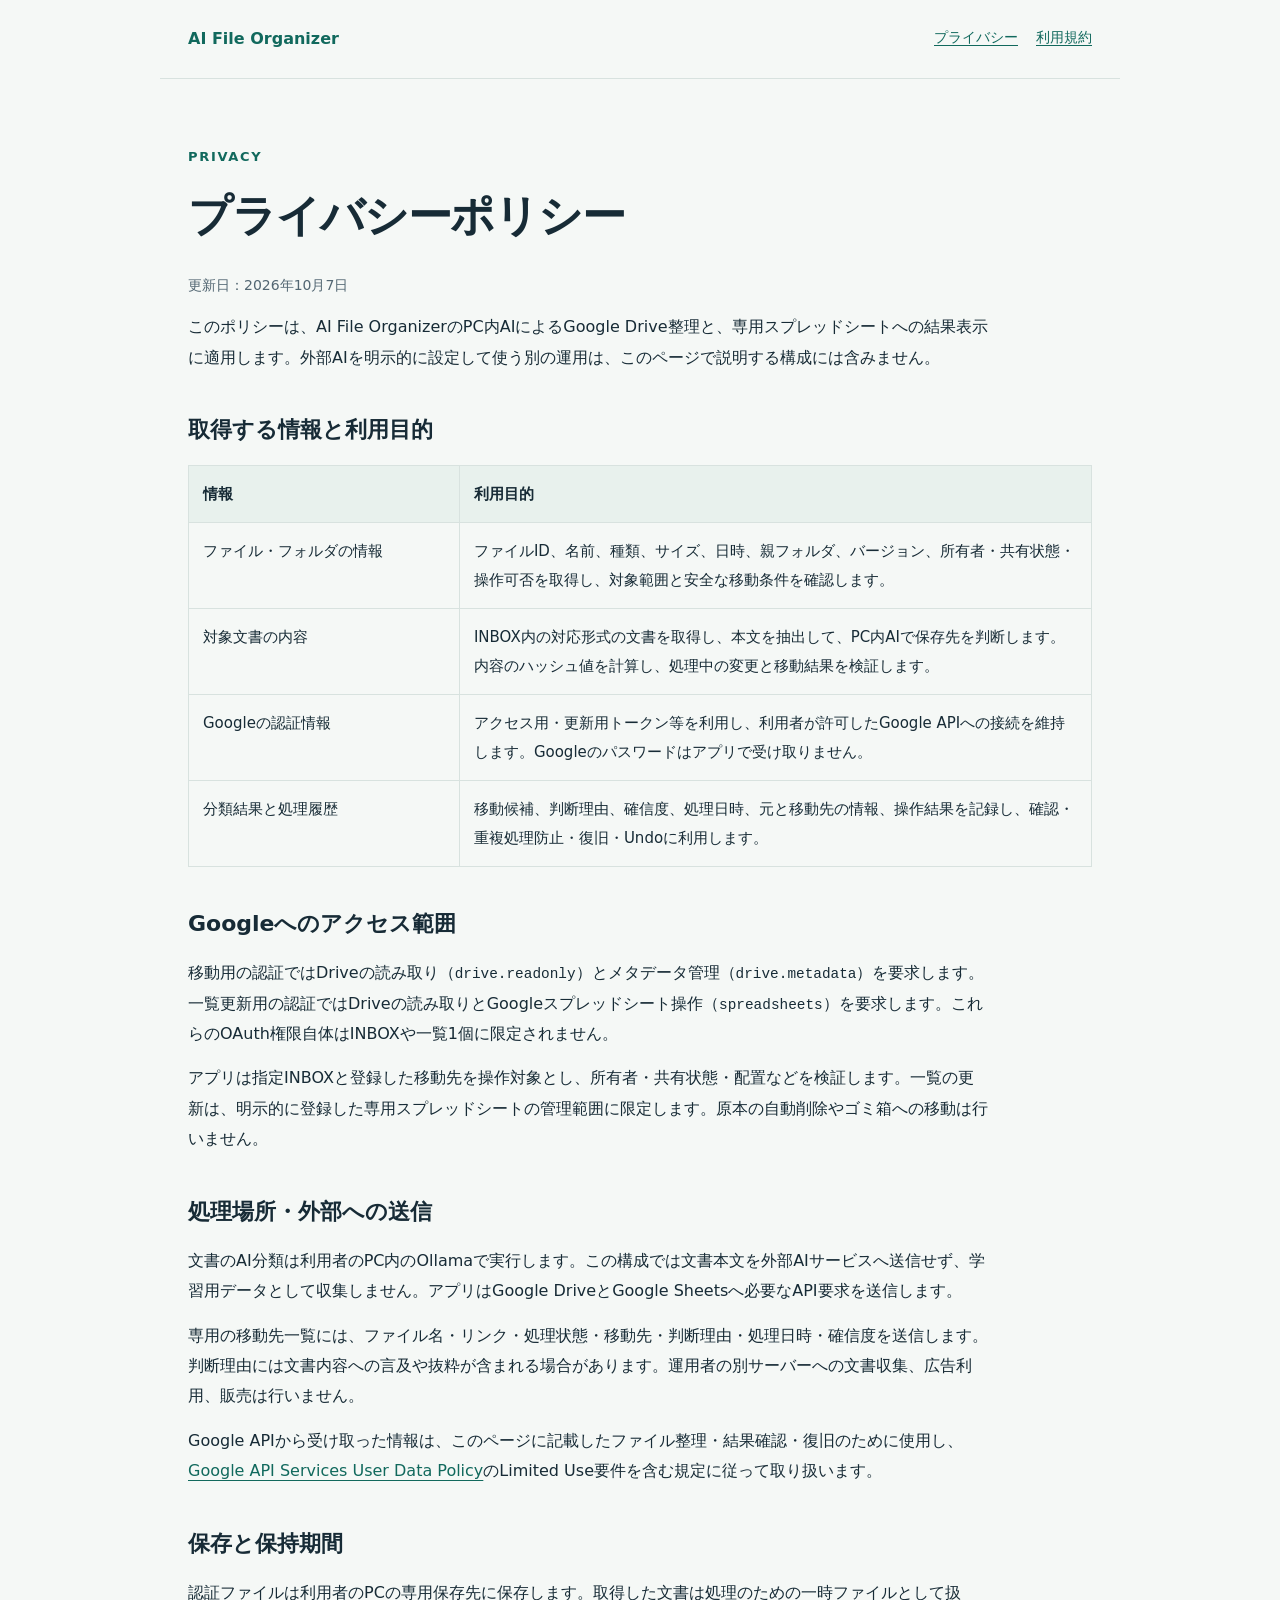
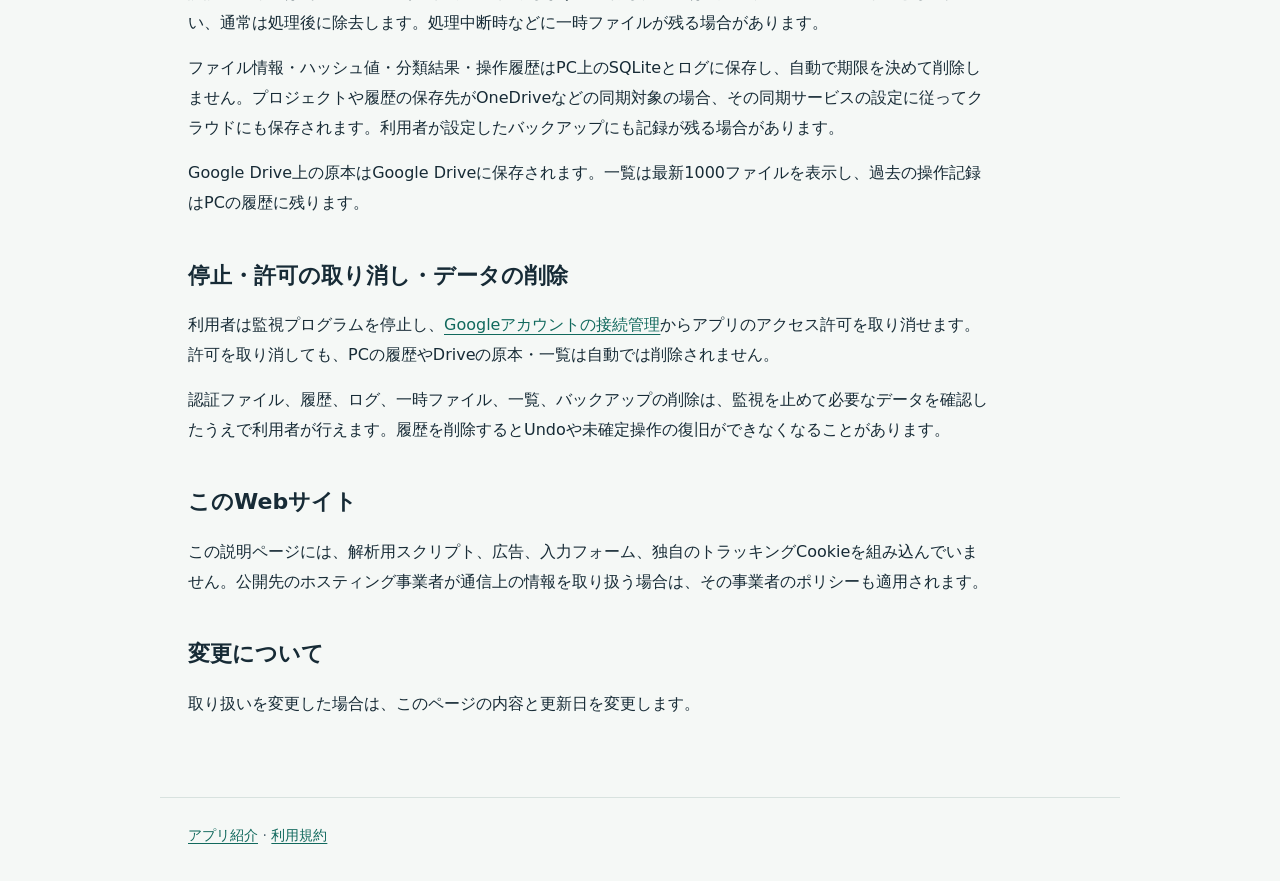
==== privacy.html @ 0b43f0e0 "Publish AI File Organizer information, privacy policy, and terms" ====
<!doctype html>
<html lang="ja">
<head><meta charset="utf-8"><meta name="viewport" content="width=device-width, initial-scale=1"><title>プライバシーポリシー — AI File Organizer</title><link rel="stylesheet" href="style.css"></head>
<body>
<header><a href="index.html">AI File Organizer</a><nav aria-label="メイン"><a href="privacy.html" aria-current="page">プライバシー</a><a href="terms.html">利用規約</a></nav></header>
<main>
<p class="eyebrow">PRIVACY</p><h1>プライバシーポリシー</h1><p class="meta">更新日：2026年10月7日</p>
<p>このポリシーは、AI File OrganizerのPC内AIによるGoogle Drive整理と、専用スプレッドシートへの結果表示に適用します。外部AIを明示的に設定して使う別の運用は、このページで説明する構成には含みません。</p>
<h2>取得する情報と利用目的</h2>
<table><thead><tr><th scope="col">情報</th><th scope="col">利用目的</th></tr></thead><tbody>
<tr><td>ファイル・フォルダの情報</td><td>ファイルID、名前、種類、サイズ、日時、親フォルダ、バージョン、所有者・共有状態・操作可否を取得し、対象範囲と安全な移動条件を確認します。</td></tr>
<tr><td>対象文書の内容</td><td>INBOX内の対応形式の文書を取得し、本文を抽出して、PC内AIで保存先を判断します。内容のハッシュ値を計算し、処理中の変更と移動結果を検証します。</td></tr>
<tr><td>Googleの認証情報</td><td>アクセス用・更新用トークン等を利用し、利用者が許可したGoogle APIへの接続を維持します。Googleのパスワードはアプリで受け取りません。</td></tr>
<tr><td>分類結果と処理履歴</td><td>移動候補、判断理由、確信度、処理日時、元と移動先の情報、操作結果を記録し、確認・重複処理防止・復旧・Undoに利用します。</td></tr>
</tbody></table>
<h2>Googleへのアクセス範囲</h2>
<p>移動用の認証ではDriveの読み取り（<code>drive.readonly</code>）とメタデータ管理（<code>drive.metadata</code>）を要求します。一覧更新用の認証ではDriveの読み取りとGoogleスプレッドシート操作（<code>spreadsheets</code>）を要求します。これらのOAuth権限自体はINBOXや一覧1個に限定されません。</p>
<p>アプリは指定INBOXと登録した移動先を操作対象とし、所有者・共有状態・配置などを検証します。一覧の更新は、明示的に登録した専用スプレッドシートの管理範囲に限定します。原本の自動削除やゴミ箱への移動は行いません。</p>
<h2>処理場所・外部への送信</h2>
<p>文書のAI分類は利用者のPC内のOllamaで実行します。この構成では文書本文を外部AIサービスへ送信せず、学習用データとして収集しません。アプリはGoogle DriveとGoogle Sheetsへ必要なAPI要求を送信します。</p>
<p>専用の移動先一覧には、ファイル名・リンク・処理状態・移動先・判断理由・処理日時・確信度を送信します。判断理由には文書内容への言及や抜粋が含まれる場合があります。運用者の別サーバーへの文書収集、広告利用、販売は行いません。</p>
<p>Google APIから受け取った情報は、このページに記載したファイル整理・結果確認・復旧のために使用し、<a href="https://developers.google.com/terms/api-services-user-data-policy">Google API Services User Data Policy</a>のLimited Use要件を含む規定に従って取り扱います。</p>
<h2>保存と保持期間</h2>
<p>認証ファイルは利用者のPCの専用保存先に保存します。取得した文書は処理のための一時ファイルとして扱い、通常は処理後に除去します。処理中断時などに一時ファイルが残る場合があります。</p>
<p>ファイル情報・ハッシュ値・分類結果・操作履歴はPC上のSQLiteとログに保存し、自動で期限を決めて削除しません。プロジェクトや履歴の保存先がOneDriveなどの同期対象の場合、その同期サービスの設定に従ってクラウドにも保存されます。利用者が設定したバックアップにも記録が残る場合があります。</p>
<p>Google Drive上の原本はGoogle Driveに保存されます。一覧は最新1000ファイルを表示し、過去の操作記録はPCの履歴に残ります。</p>
<h2>停止・許可の取り消し・データの削除</h2>
<p>利用者は監視プログラムを停止し、<a href="https://myaccount.google.com/connections">Googleアカウントの接続管理</a>からアプリのアクセス許可を取り消せます。許可を取り消しても、PCの履歴やDriveの原本・一覧は自動では削除されません。</p>
<p>認証ファイル、履歴、ログ、一時ファイル、一覧、バックアップの削除は、監視を止めて必要なデータを確認したうえで利用者が行えます。履歴を削除するとUndoや未確定操作の復旧ができなくなることがあります。</p>
<h2>このWebサイト</h2><p>この説明ページには、解析用スクリプト、広告、入力フォーム、独自のトラッキングCookieを組み込んでいません。公開先のホスティング事業者が通信上の情報を取り扱う場合は、その事業者のポリシーも適用されます。</p>
<h2>変更について</h2><p>取り扱いを変更した場合は、このページの内容と更新日を変更します。</p>
</main><footer><a href="index.html">アプリ紹介</a> · <a href="terms.html">利用規約</a></footer>
</body></html>
---- style.css ----
:root{color-scheme:light;--ink:#172b36;--muted:#526672;--accent:#11695d;--line:#d8e2df;--paper:#f5f8f6}*{box-sizing:border-box}body{margin:0;background:var(--paper);color:var(--ink);font:16px/1.9 system-ui,-apple-system,"Segoe UI","Yu Gothic",sans-serif}a{color:var(--accent);text-underline-offset:.22em}a:focus-visible{outline:3px solid #ba7d18;outline-offset:5px}header,main,footer{max-width:960px;margin:auto;padding:24px 28px}header{display:flex;flex-wrap:wrap;justify-content:space-between;gap:12px;border-bottom:1px solid var(--line)}header>a{font-weight:750;text-decoration:none}nav{display:flex;flex-wrap:wrap;gap:18px;font-size:14px}main{padding-top:52px;padding-bottom:64px}h1{font-size:clamp(28px,5vw,44px);line-height:1.45;letter-spacing:-.025em;max-width:760px;margin:12px 0 24px}h2{font-size:22px;margin-top:40px;line-height:1.5}p{margin:14px 0;max-width:800px}.eyebrow{font-size:13px;font-weight:700;letter-spacing:.13em;color:var(--accent)}.lead{font-size:19px;max-width:760px}.cards{display:grid;grid-template-columns:repeat(3,1fr);gap:18px;margin-top:32px}.card{padding:22px;background:white;border:1px solid var(--line);border-radius:14px}.card h2{font-size:19px;margin:0 0 12px}.card p{font-size:15px;margin:0}.note{border-left:4px solid var(--accent);padding:12px 20px;background:#e8f1ed;margin:28px 0}.meta,footer{color:var(--muted);font-size:14px}footer{border-top:1px solid var(--line);padding-bottom:32px}ul,ol{padding-left:1.6em}li+li{margin-top:8px}code{overflow-wrap:anywhere;font-size:.9em}table{border-collapse:collapse;width:100%;font-size:15px}td,th{padding:14px;border:1px solid var(--line);text-align:left;vertical-align:top}th{background:#e8f1ed}td:first-child{width:30%}@media(max-width:660px){header,main,footer{padding-left:20px;padding-right:20px}.cards{grid-template-columns:1fr}main{padding-top:30px}nav{gap:12px}td,th{padding:10px}td:first-child{width:35%}}
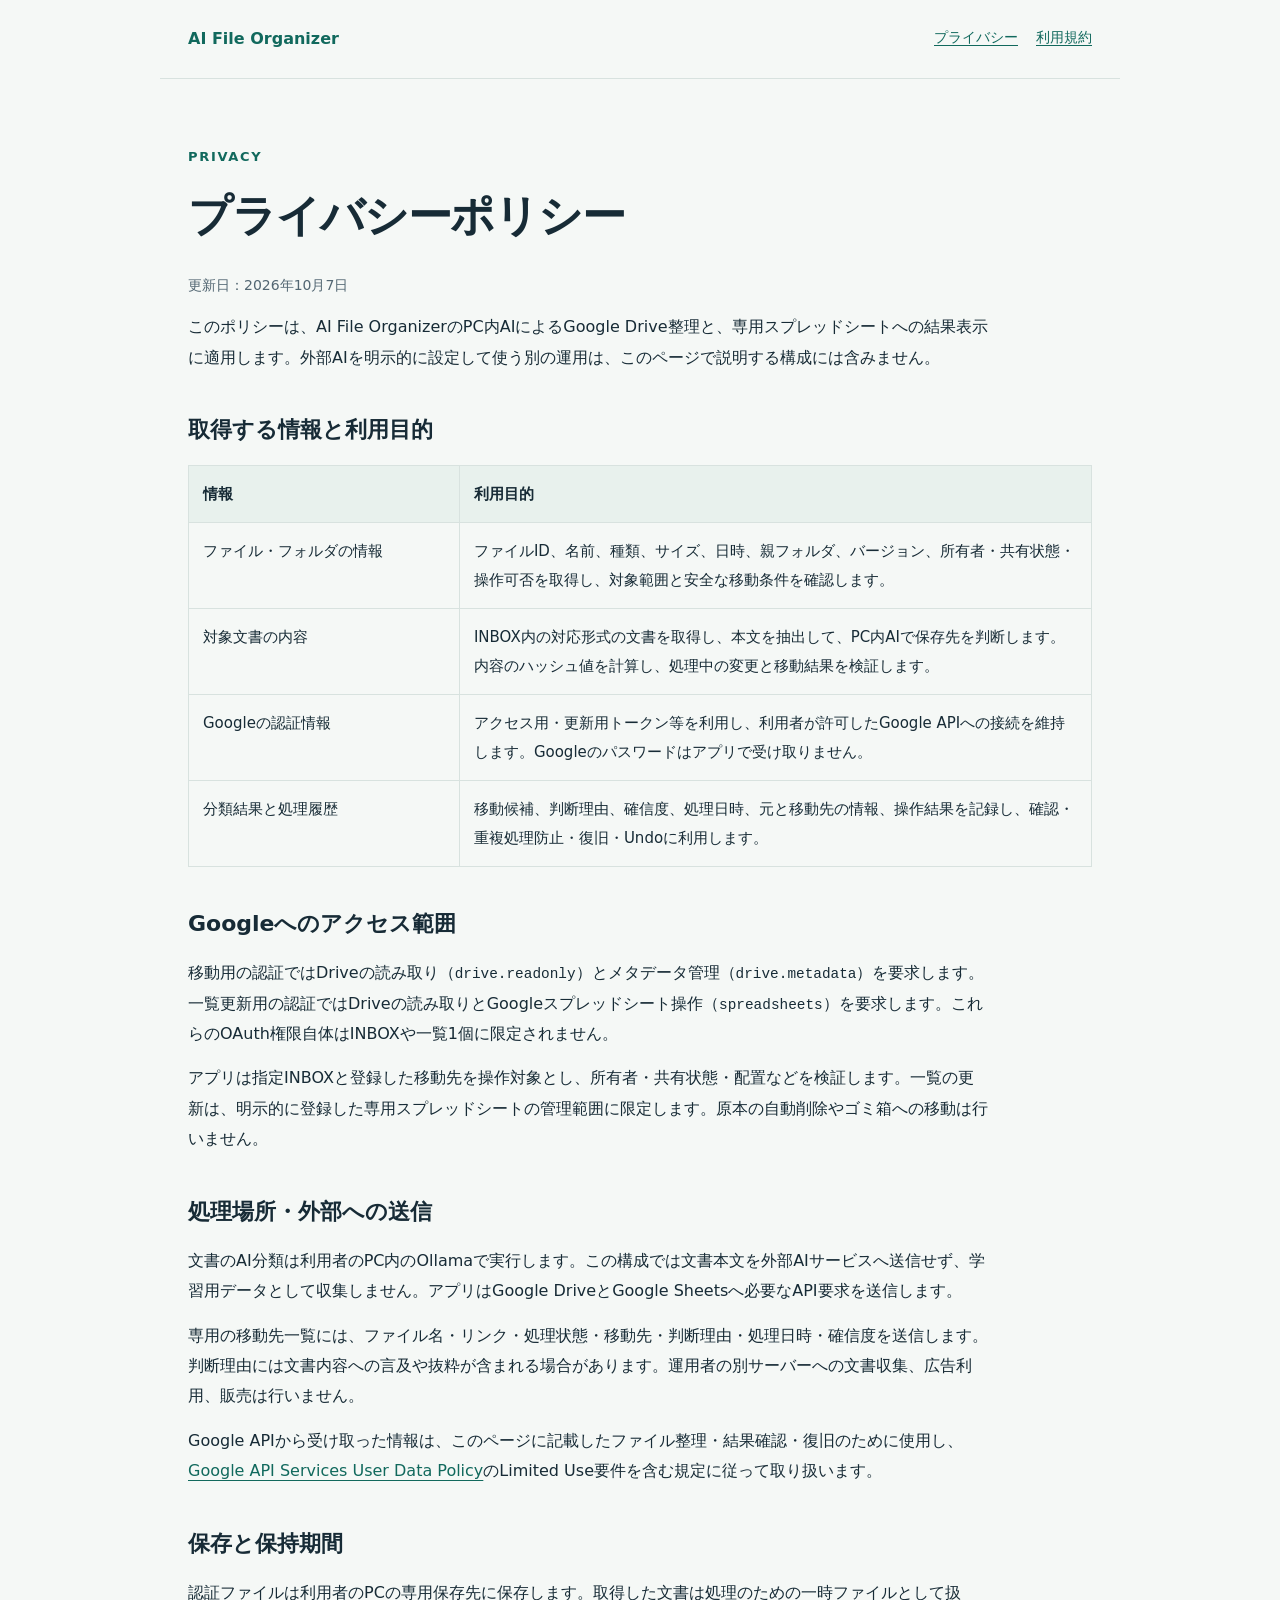
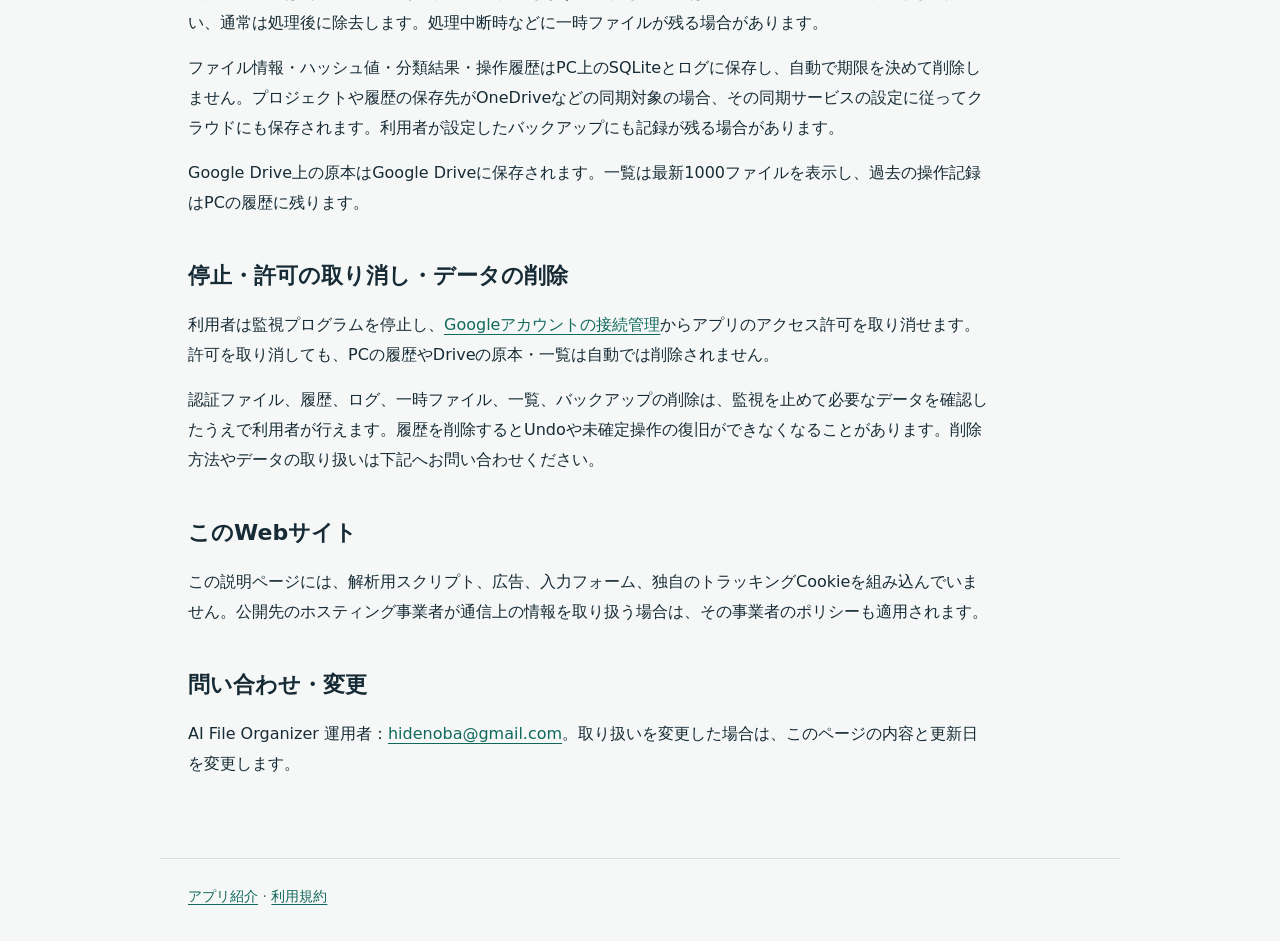
==== commit d8dc444d: "Publish AI File Organizer information, privacy policy, and terms" ====
--- a/privacy.html
+++ b/privacy.html
@@ -26,8 +26,8 @@
 <p>Google Drive上の原本はGoogle Driveに保存されます。一覧は最新1000ファイルを表示し、過去の操作記録はPCの履歴に残ります。</p>
 <h2>停止・許可の取り消し・データの削除</h2>
 <p>利用者は監視プログラムを停止し、<a href="https://myaccount.google.com/connections">Googleアカウントの接続管理</a>からアプリのアクセス許可を取り消せます。許可を取り消しても、PCの履歴やDriveの原本・一覧は自動では削除されません。</p>
-<p>認証ファイル、履歴、ログ、一時ファイル、一覧、バックアップの削除は、監視を止めて必要なデータを確認したうえで利用者が行えます。履歴を削除するとUndoや未確定操作の復旧ができなくなることがあります。</p>
+<p>認証ファイル、履歴、ログ、一時ファイル、一覧、バックアップの削除は、監視を止めて必要なデータを確認したうえで利用者が行えます。履歴を削除するとUndoや未確定操作の復旧ができなくなることがあります。削除方法やデータの取り扱いは下記へお問い合わせください。</p>
 <h2>このWebサイト</h2><p>この説明ページには、解析用スクリプト、広告、入力フォーム、独自のトラッキングCookieを組み込んでいません。公開先のホスティング事業者が通信上の情報を取り扱う場合は、その事業者のポリシーも適用されます。</p>
-<h2>変更について</h2><p>取り扱いを変更した場合は、このページの内容と更新日を変更します。</p>
+<h2>問い合わせ・変更</h2><p>AI File Organizer 運用者：<a href="mailto:hidenoba@gmail.com">hidenoba@gmail.com</a>。取り扱いを変更した場合は、このページの内容と更新日を変更します。</p>
 </main><footer><a href="index.html">アプリ紹介</a> · <a href="terms.html">利用規約</a></footer>
 </body></html>
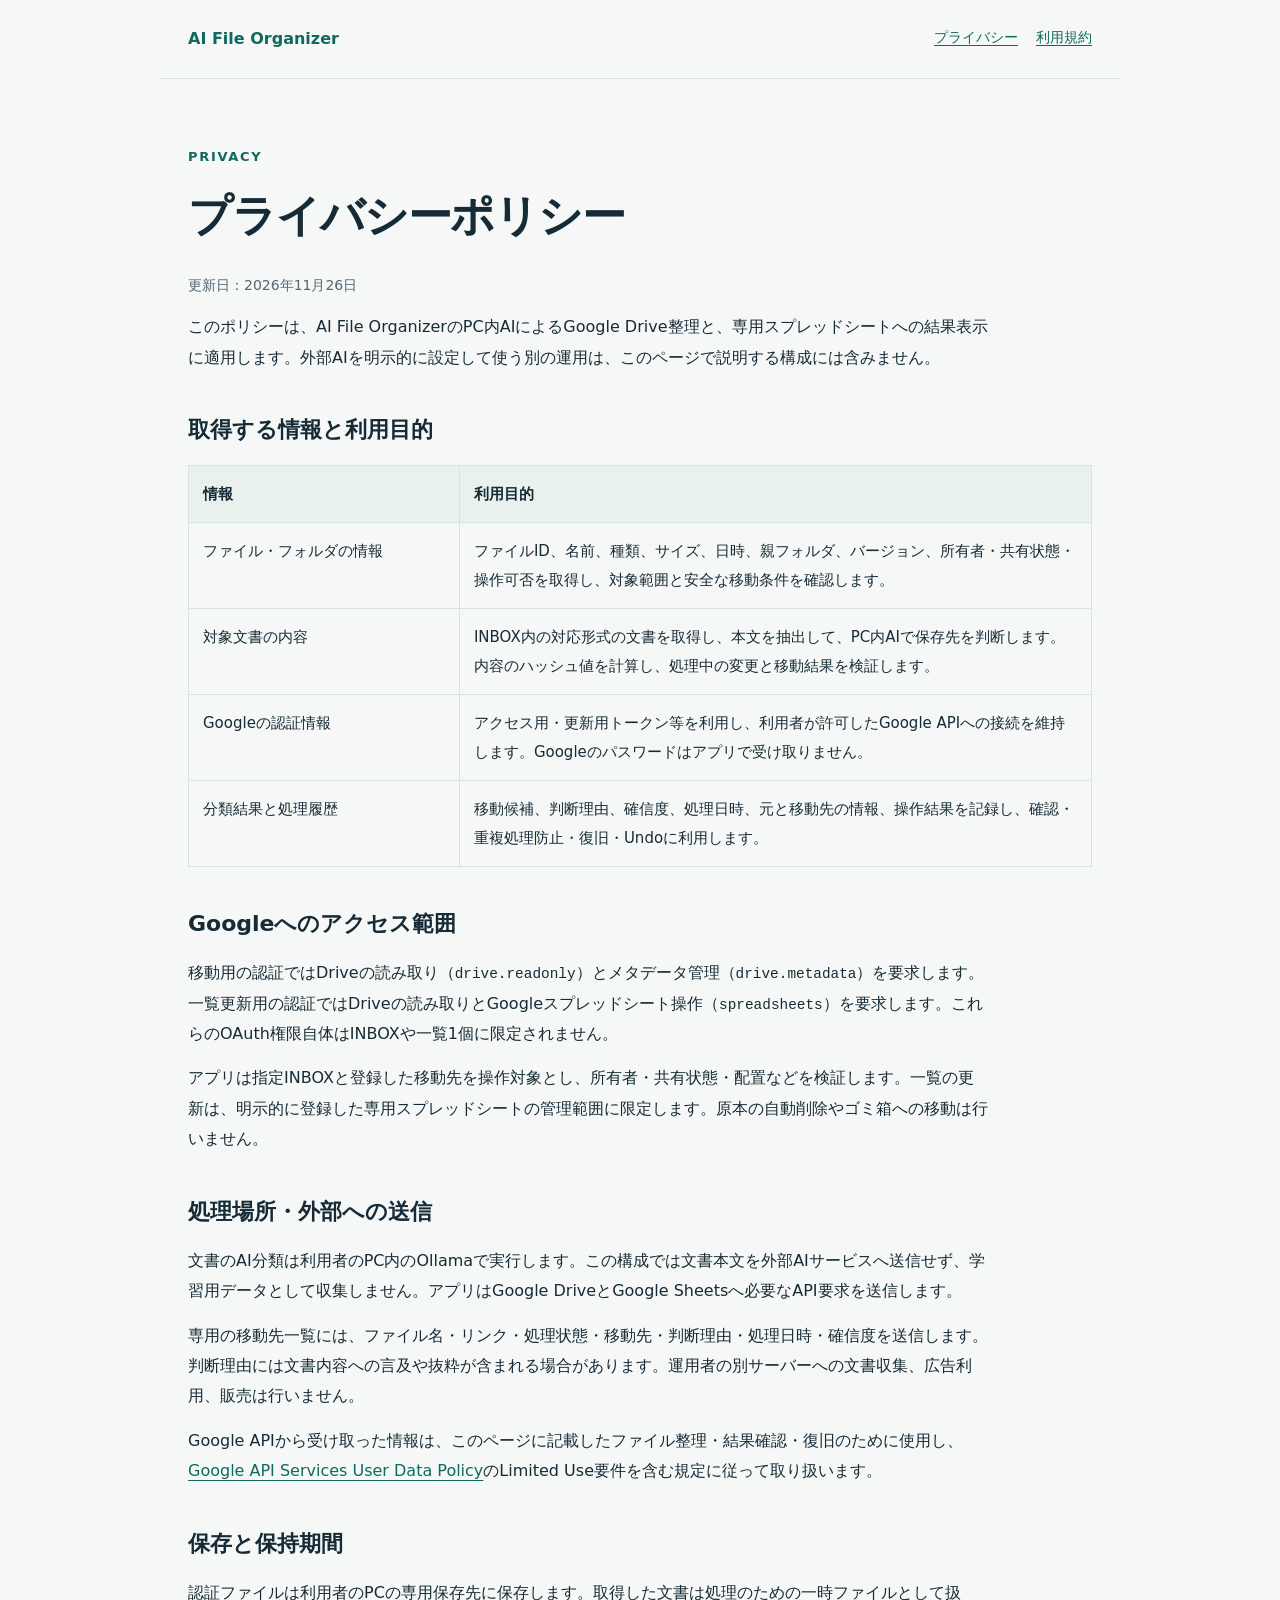
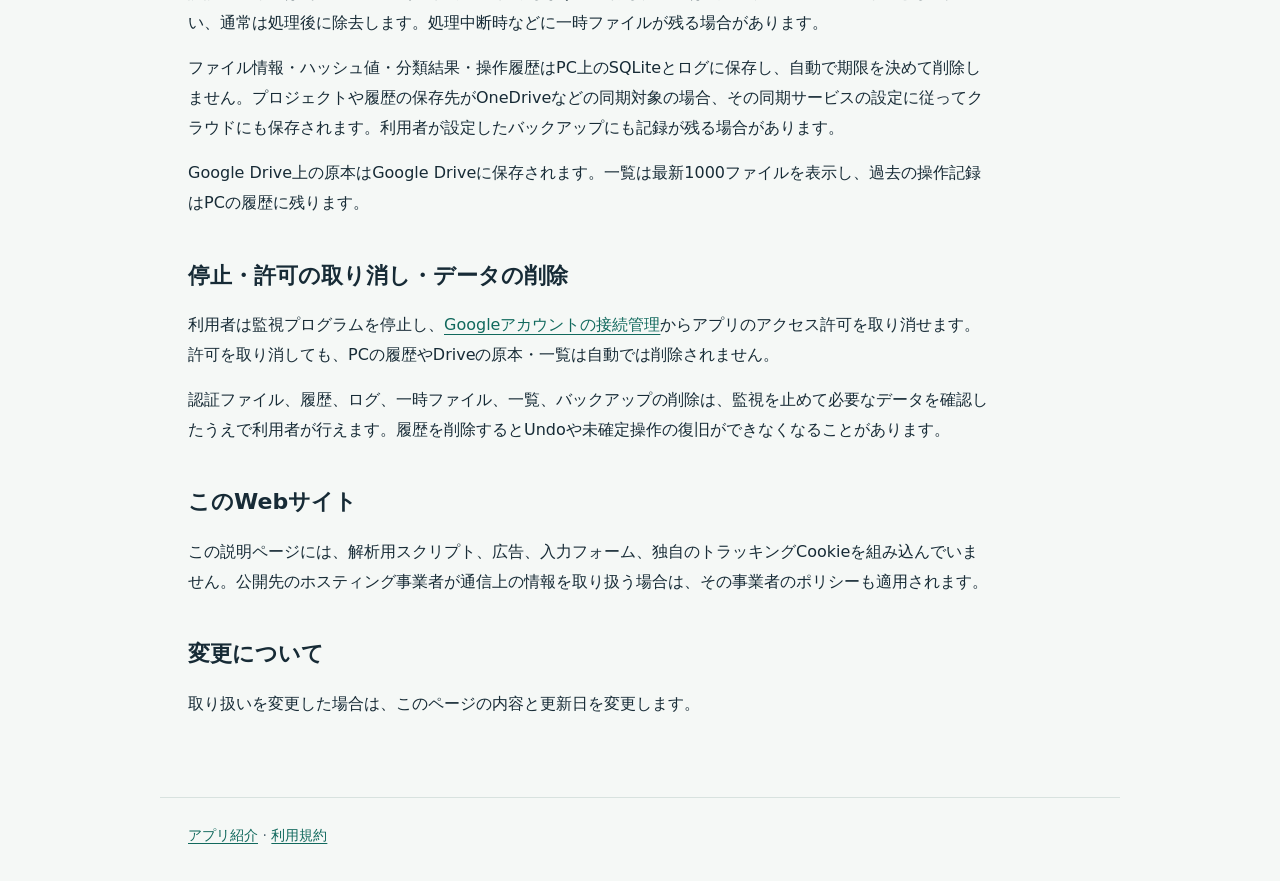
==== commit 622722bb: "Remove personal contact details from the public site" ====
--- a/privacy.html
+++ b/privacy.html
@@ -4,7 +4,7 @@
 <body>
 <header><a href="index.html">AI File Organizer</a><nav aria-label="メイン"><a href="privacy.html" aria-current="page">プライバシー</a><a href="terms.html">利用規約</a></nav></header>
 <main>
-<p class="eyebrow">PRIVACY</p><h1>プライバシーポリシー</h1><p class="meta">更新日：2026年10月7日</p>
+<p class="eyebrow">PRIVACY</p><h1>プライバシーポリシー</h1><p class="meta">更新日：2026年11月26日</p>
 <p>このポリシーは、AI File OrganizerのPC内AIによるGoogle Drive整理と、専用スプレッドシートへの結果表示に適用します。外部AIを明示的に設定して使う別の運用は、このページで説明する構成には含みません。</p>
 <h2>取得する情報と利用目的</h2>
 <table><thead><tr><th scope="col">情報</th><th scope="col">利用目的</th></tr></thead><tbody>
@@ -26,8 +26,8 @@
 <p>Google Drive上の原本はGoogle Driveに保存されます。一覧は最新1000ファイルを表示し、過去の操作記録はPCの履歴に残ります。</p>
 <h2>停止・許可の取り消し・データの削除</h2>
 <p>利用者は監視プログラムを停止し、<a href="https://myaccount.google.com/connections">Googleアカウントの接続管理</a>からアプリのアクセス許可を取り消せます。許可を取り消しても、PCの履歴やDriveの原本・一覧は自動では削除されません。</p>
-<p>認証ファイル、履歴、ログ、一時ファイル、一覧、バックアップの削除は、監視を止めて必要なデータを確認したうえで利用者が行えます。履歴を削除するとUndoや未確定操作の復旧ができなくなることがあります。削除方法やデータの取り扱いは下記へお問い合わせください。</p>
+<p>認証ファイル、履歴、ログ、一時ファイル、一覧、バックアップの削除は、監視を止めて必要なデータを確認したうえで利用者が行えます。履歴を削除するとUndoや未確定操作の復旧ができなくなることがあります。</p>
 <h2>このWebサイト</h2><p>この説明ページには、解析用スクリプト、広告、入力フォーム、独自のトラッキングCookieを組み込んでいません。公開先のホスティング事業者が通信上の情報を取り扱う場合は、その事業者のポリシーも適用されます。</p>
-<h2>問い合わせ・変更</h2><p>AI File Organizer 運用者：<a href="mailto:hidenoba@gmail.com">hidenoba@gmail.com</a>。取り扱いを変更した場合は、このページの内容と更新日を変更します。</p>
+<h2>変更について</h2><p>取り扱いを変更した場合は、このページの内容と更新日を変更します。</p>
 </main><footer><a href="index.html">アプリ紹介</a> · <a href="terms.html">利用規約</a></footer>
 </body></html>
